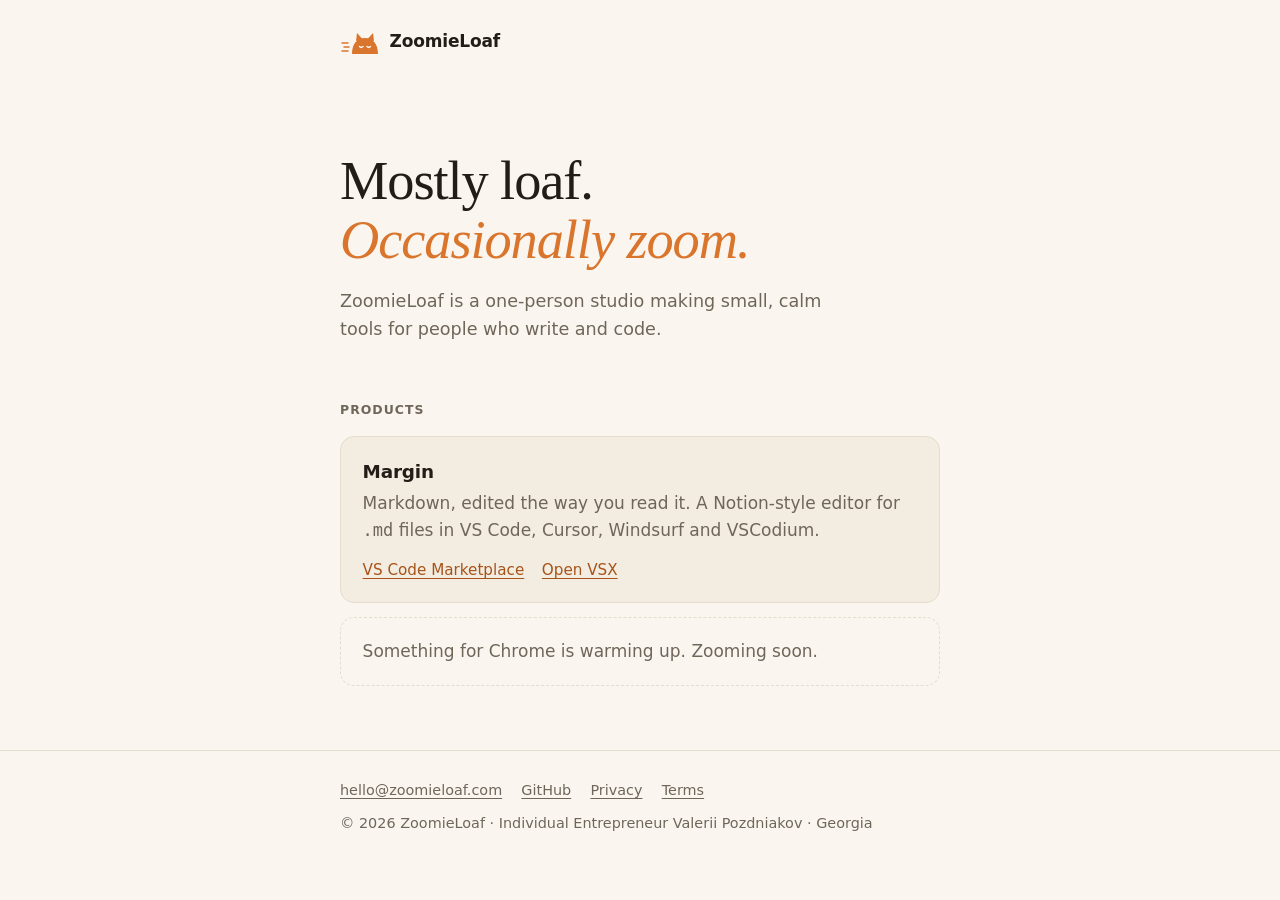
==== index.html @ 09119ab9 "feat: ZoomieLoaf site with landing page, privacy policy and terms of use" ====
<!doctype html>
<html lang="en">
<head>
  <meta charset="utf-8">
  <meta name="viewport" content="width=device-width, initial-scale=1">
  <title>ZoomieLoaf</title>
  <meta name="description" content="ZoomieLoaf makes small, calm tools for people who write and code. Mostly loaf. Occasionally zoom.">
  <link rel="icon" href="/favicon.svg" type="image/svg+xml">
  <link rel="stylesheet" href="/styles.css">
  <meta property="og:title" content="ZoomieLoaf">
  <meta property="og:description" content="Small, calm tools for people who write and code. Mostly loaf. Occasionally zoom.">
  <meta property="og:url" content="https://zoomieloaf.com/">
</head>
<body>
  <header class="site-header">
    <div class="wrap">
      <a class="brand" href="/" aria-label="ZoomieLoaf home">
        <svg viewBox="0 0 80 56" aria-hidden="true">
          <path fill="none" stroke="currentColor" stroke-width="3" stroke-linecap="round" d="M4 30h12M8 38h10M4 46h12"/>
          <path fill="currentColor" d="M32 26 34 10 44 21ZM56 21 66 10 68 26ZM24 52C24 32 34 20 50 20S76 32 76 52Z"/>
          <path fill="none" class="eyes" stroke-width="3" stroke-linecap="round" d="M39 37q3.5 3.5 7 0M54 37q3.5 3.5 7 0"/>
        </svg>
        ZoomieLoaf
      </a>
    </div>
  </header>

  <main class="wrap">
    <section class="hero">
      <h1>Mostly loaf.<br><em>Occasionally zoom.</em></h1>
      <p>ZoomieLoaf is a one-person studio making small, calm tools for people who write and code.</p>
    </section>

    <section class="products" aria-labelledby="products-label">
      <p class="label" id="products-label">Products</p>

      <article class="product">
        <h2>Margin</h2>
        <p>Markdown, edited the way you read it. A Notion-style editor for <code>.md</code> files in VS Code, Cursor, Windsurf and VSCodium.</p>
        <div class="links">
          <a href="https://marketplace.visualstudio.com/items?itemName=zoomieloaf.margin">VS Code Marketplace</a>
          <a href="https://open-vsx.org/extension/zoomieloaf/margin">Open VSX</a>
        </div>
      </article>

      <article class="product soon">
        <p>Something for Chrome is warming up. Zooming soon.</p>
      </article>
    </section>
  </main>

  <footer class="site-footer">
    <div class="wrap">
      <nav aria-label="Footer">
        <a href="mailto:hello@zoomieloaf.com">hello@zoomieloaf.com</a>
        <a href="https://github.com/zoomieloaf">GitHub</a>
        <a href="/privacy/">Privacy</a>
        <a href="/terms/">Terms</a>
      </nav>
      <p>© 2026 ZoomieLoaf · Individual Entrepreneur Valerii Pozdniakov · Georgia</p>
    </div>
  </footer>
</body>
</html>
---- styles.css ----
:root {
  --bg: #faf6ef;
  --surface: #f2ece1;
  --ink: #221d17;
  --muted: #6f665a;
  --line: #e4dccd;
  --accent: #d9752c;
  --accent-ink: #a8531a;
  --measure: 40rem;
  color-scheme: light;
}

@media (prefers-color-scheme: dark) {
  :root {
    --bg: #16130f;
    --surface: #201c17;
    --ink: #ede5d8;
    --muted: #a39887;
    --line: #2f2a23;
    --accent: #e8893f;
    --accent-ink: #f0a467;
    color-scheme: dark;
  }
}

*, *::before, *::after { box-sizing: border-box; }

html { -webkit-text-size-adjust: 100%; }

body {
  margin: 0;
  background: var(--bg);
  color: var(--ink);
  font: 17px/1.6 ui-sans-serif, system-ui, -apple-system, "Segoe UI", Roboto, "Helvetica Neue", Arial, sans-serif;
  -webkit-font-smoothing: antialiased;
}

.wrap {
  max-width: var(--measure);
  margin: 0 auto;
  padding: 0 1.25rem;
}

a { color: var(--accent-ink); text-underline-offset: 0.18em; text-decoration-thickness: 1px; }
a:hover { text-decoration-thickness: 2px; }
a:focus-visible { outline: 2px solid var(--accent); outline-offset: 3px; border-radius: 3px; }

/* Header */
.site-header { padding: 1.75rem 0 0; }
.brand {
  display: inline-flex;
  align-items: center;
  gap: 0.6rem;
  color: var(--ink);
  text-decoration: none;
  font-weight: 650;
  letter-spacing: -0.01em;
}
.brand svg { width: 40px; height: auto; color: var(--accent); }

/* Landing */
.hero { padding: 5.5rem 0 3.5rem; }
.hero h1 {
  margin: 0 0 1.1rem;
  font-family: ui-serif, "Iowan Old Style", "Palatino Linotype", Palatino, Georgia, serif;
  font-weight: 500;
  font-size: clamp(2.3rem, 7vw, 3.4rem);
  line-height: 1.08;
  letter-spacing: -0.02em;
}
.hero h1 em { font-style: italic; color: var(--accent); }
.hero p { margin: 0; color: var(--muted); font-size: 1.1rem; max-width: 32rem; }

.products { padding: 0 0 4rem; }
.label {
  margin: 0 0 1rem;
  font-size: 0.78rem;
  font-weight: 600;
  letter-spacing: 0.08em;
  text-transform: uppercase;
  color: var(--muted);
}
.product {
  padding: 1.25rem 1.35rem;
  border: 1px solid var(--line);
  border-radius: 14px;
  background: var(--surface);
}
.product + .product { margin-top: 0.85rem; }
.product h2 { margin: 0 0 0.25rem; font-size: 1.15rem; letter-spacing: -0.01em; }
.product p { margin: 0 0 0.85rem; color: var(--muted); }
.product .links { display: flex; flex-wrap: wrap; gap: 0.4rem 1.1rem; font-size: 0.95rem; }
.product.soon { background: transparent; border-style: dashed; }
.product.soon p { margin: 0; }

/* Legal pages */
.doc { padding-top: 3.5rem; padding-bottom: 4rem; }
.doc h1 {
  margin: 0 0 0.35rem;
  font-family: ui-serif, "Iowan Old Style", "Palatino Linotype", Palatino, Georgia, serif;
  font-weight: 500;
  font-size: 2.2rem;
  letter-spacing: -0.02em;
}
.doc .meta { margin: 0 0 2rem; color: var(--muted); font-size: 0.95rem; }
.doc h2 { margin: 2.2rem 0 0.5rem; font-size: 1.15rem; letter-spacing: -0.01em; }
.doc h3 { margin: 1.4rem 0 0.4rem; font-size: 1rem; }
.doc p, .doc li { color: var(--ink); }
.doc ul { padding-left: 1.2rem; }
.doc li + li { margin-top: 0.35rem; }
.summary {
  margin: 0 0 1.5rem;
  padding: 1rem 1.2rem;
  border-left: 3px solid var(--accent);
  background: var(--surface);
  border-radius: 0 10px 10px 0;
}
.summary p { margin: 0; }

/* Footer */
.site-footer {
  padding: 1.75rem 0 2.5rem;
  border-top: 1px solid var(--line);
  color: var(--muted);
  font-size: 0.9rem;
}
.site-footer nav { display: flex; flex-wrap: wrap; gap: 0.4rem 1.2rem; margin-bottom: 0.6rem; }
.site-footer a { color: var(--muted); }
.site-footer a:hover { color: var(--ink); }
.site-footer p { margin: 0; }
.brand .eyes { stroke: var(--bg); }
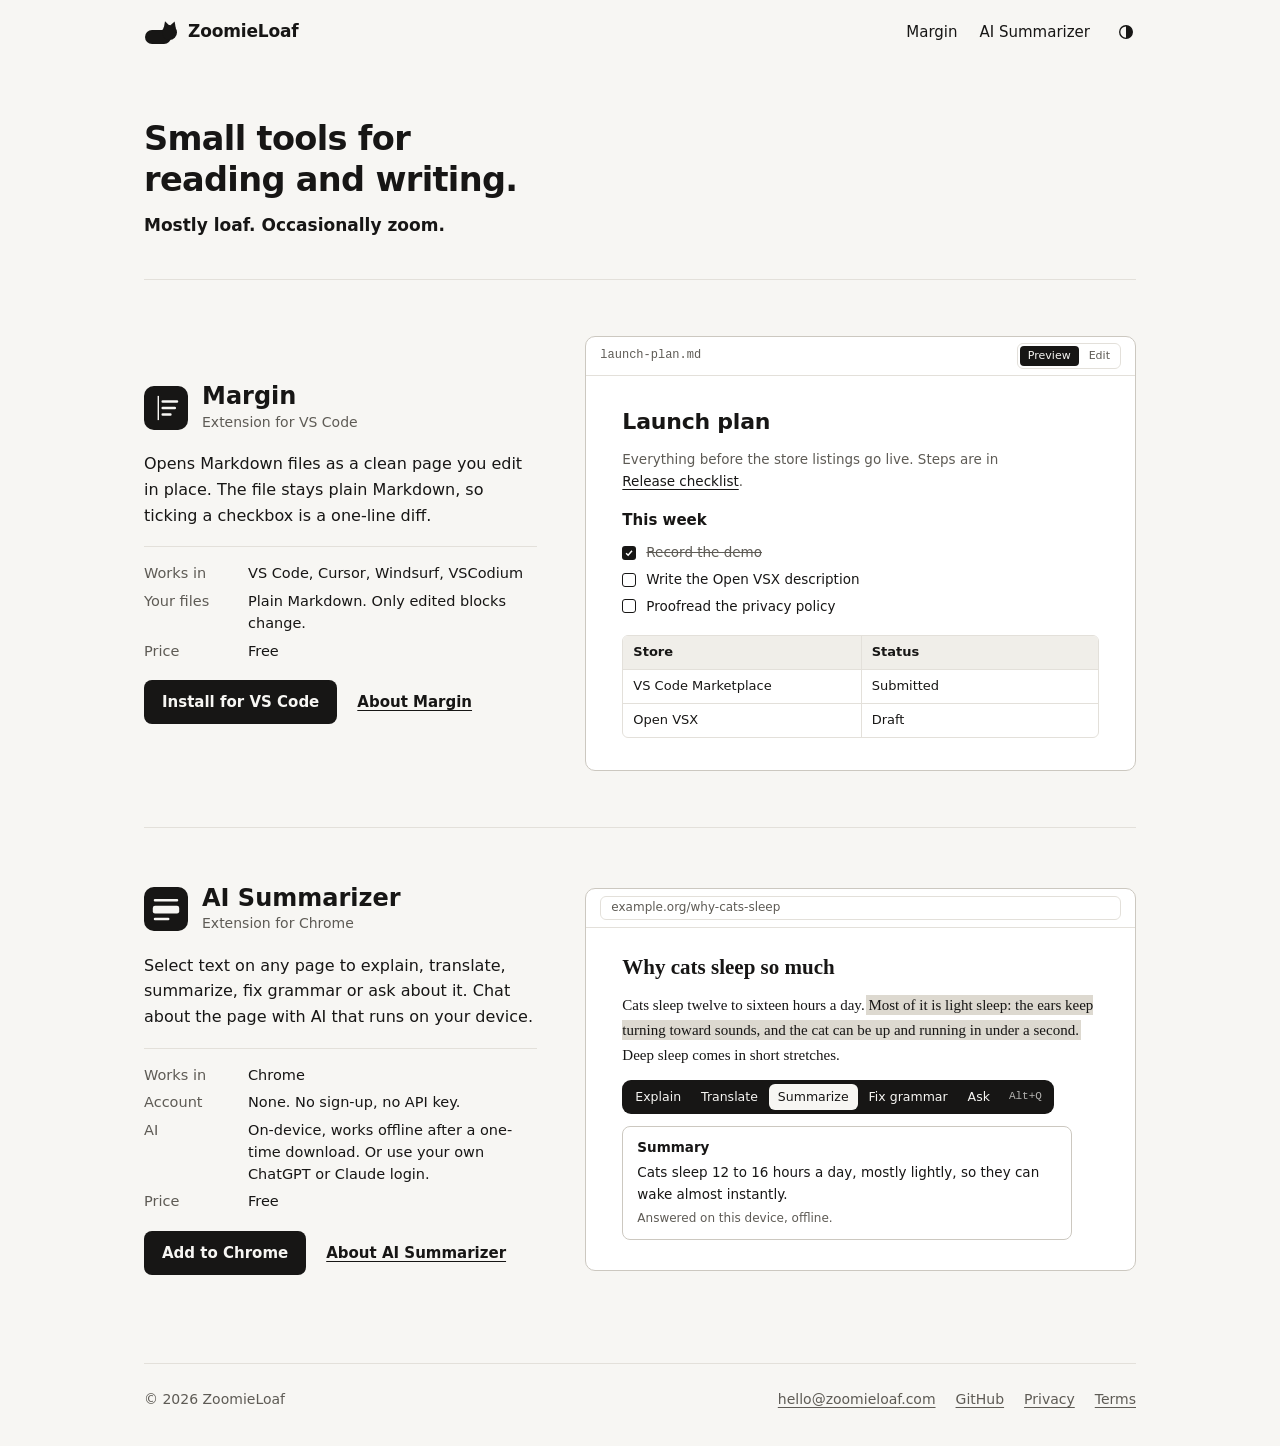
==== commit 0a8c0ca7: "feat: site from the R2 design: home, Margin and AI Summarizer pages, privacy and terms for both prod" ====
--- a/index.html
+++ b/index.html
@@ -1,64 +1,85 @@
 <!doctype html>
 <html lang="en">
 <head>
-  <meta charset="utf-8">
-  <meta name="viewport" content="width=device-width, initial-scale=1">
-  <title>ZoomieLoaf</title>
-  <meta name="description" content="ZoomieLoaf makes small, calm tools for people who write and code. Mostly loaf. Occasionally zoom.">
-  <link rel="icon" href="/favicon.svg" type="image/svg+xml">
-  <link rel="stylesheet" href="/styles.css">
-  <meta property="og:title" content="ZoomieLoaf">
-  <meta property="og:description" content="Small, calm tools for people who write and code. Mostly loaf. Occasionally zoom.">
-  <meta property="og:url" content="https://zoomieloaf.com/">
+<meta charset="utf-8">
+<meta name="viewport" content="width=device-width, initial-scale=1">
+<title>ZoomieLoaf: small tools for reading and writing</title>
+<meta name="description" content="ZoomieLoaf makes Margin, a Markdown editor for VS Code, and AI Summarizer, a private AI helper for Chrome. Mostly loaf. Occasionally zoom.">
+<link rel="icon" href="favicon.svg" type="image/svg+xml">
+<link rel="stylesheet" href="assets/site.css">
+<script src="assets/theme.js"></script>
+<script src="assets/site.js" defer></script>
 </head>
 <body>
-  <header class="site-header">
-    <div class="wrap">
-      <a class="brand" href="/" aria-label="ZoomieLoaf home">
-        <svg viewBox="0 0 80 56" aria-hidden="true">
-          <path fill="none" stroke="currentColor" stroke-width="3" stroke-linecap="round" d="M4 30h12M8 38h10M4 46h12"/>
-          <path fill="currentColor" d="M32 26 34 10 44 21ZM56 21 66 10 68 26ZM24 52C24 32 34 20 50 20S76 32 76 52Z"/>
-          <path fill="none" class="eyes" stroke-width="3" stroke-linecap="round" d="M39 37q3.5 3.5 7 0M54 37q3.5 3.5 7 0"/>
-        </svg>
-        ZoomieLoaf
-      </a>
-    </div>
-  </header>
-
-  <main class="wrap">
-    <section class="hero">
-      <h1>Mostly loaf.<br><em>Occasionally zoom.</em></h1>
-      <p>ZoomieLoaf is a one-person studio making small, calm tools for people who write and code.</p>
-    </section>
-
-    <section class="products" aria-labelledby="products-label">
-      <p class="label" id="products-label">Products</p>
-
-      <article class="product">
-        <h2>Margin</h2>
-        <p>Markdown, edited the way you read it. A Notion-style editor for <code>.md</code> files in VS Code, Cursor, Windsurf and VSCodium.</p>
-        <div class="links">
-          <a href="https://marketplace.visualstudio.com/items?itemName=zoomieloaf.margin">VS Code Marketplace</a>
-          <a href="https://open-vsx.org/extension/zoomieloaf/margin">Open VSX</a>
-        </div>
-      </article>
-
-      <article class="product soon">
-        <p>Something for Chrome is warming up. Zooming soon.</p>
-      </article>
-    </section>
-  </main>
-
-  <footer class="site-footer">
-    <div class="wrap">
-      <nav aria-label="Footer">
-        <a href="mailto:hello@zoomieloaf.com">hello@zoomieloaf.com</a>
-        <a href="https://github.com/zoomieloaf">GitHub</a>
-        <a href="/privacy/">Privacy</a>
-        <a href="/terms/">Terms</a>
-      </nav>
-      <p>© 2026 ZoomieLoaf · Individual Entrepreneur Valerii Pozdniakov · Georgia</p>
-    </div>
-  </footer>
+<header class="wrap site-header">
+<div class="brand"><button class="zl-catbtn" type="button" aria-label="Make the loaf zoom">
+<svg class="zl-puff" viewBox="0 0 44 18" aria-hidden="true"><circle cx="11" cy="12" r="5"/><circle cx="22" cy="9" r="6.5"/><circle cx="33" cy="12" r="4.5"/></svg>
+<svg class="zl-cat" viewBox="0 0 34 26" aria-hidden="true">
+<mask id="zl-eyes"><rect x="0" y="0" width="34" height="26" fill="#fff"/><circle cx="23.6" cy="12.8" r="1.35" fill="#000"/><circle cx="27.9" cy="12.8" r="1.35" fill="#000"/></mask>
+<g class="zl-plain"><rect x="1" y="11" width="26" height="14" rx="7"/><circle cx="25.5" cy="13.5" r="7.5"/><path d="M19.6 10 L21 2.2 L25.4 6.4 Z"/><path d="M26.4 6.2 L30.6 2.4 L32 10.2 Z"/></g>
+<g class="zl-eyed" mask="url(#zl-eyes)"><rect x="1" y="11" width="26" height="14" rx="7"/><circle cx="25.5" cy="13.5" r="7.5"/><path d="M19.6 10 L21 2.2 L25.4 6.4 Z"/><path d="M26.4 6.2 L30.6 2.4 L32 10.2 Z"/></g>
+</svg>
+</button><a href="index.html">ZoomieLoaf</a></div>
+<nav class="hnav" aria-label="Main"><a href="margin/index.html">Margin</a><a href="ai-summarizer/index.html">AI Summarizer</a><button class="tgl" type="button" aria-label="Switch between light and dark theme"><svg viewBox="0 0 20 20" aria-hidden="true"><circle cx="10" cy="10" r="7" fill="none" stroke="currentColor" stroke-width="1.5"/><path d="M10 3 A7 7 0 0 1 10 17 Z" fill="currentColor"/></svg></button></nav>
+</header>
+<main>
+<section class="wrap intro"><div>
+<h1>Small tools for reading and writing.</h1>
+<p class="tagline">Mostly loaf. Occasionally zoom.</p>
+</div></section>
+<div class="wrap products">
+<article class="prod" aria-labelledby="p-margin">
+<div class="prod-text">
+<div class="prod-name"><svg viewBox="0 0 40 40" aria-hidden="true"><rect class="icon-bg" width="40" height="40" rx="9"/><path class="icon-fg thin" d="M13 9 V31"/><path class="icon-fg bold" d="M17 14 H30 M17 20 H28 M17 26 H24"/></svg><div><h2 id="p-margin"><a href="margin/index.html">Margin</a></h2><div class="kind">Extension for VS Code</div></div></div>
+<p>Opens Markdown files as a clean page you edit in place. The file stays plain Markdown, so ticking a checkbox is a one-line diff.</p>
+<dl class="facts">
+<dt>Works in</dt><dd>VS Code, Cursor, Windsurf, VSCodium</dd>
+<dt>Your files</dt><dd>Plain Markdown. Only edited blocks change.</dd>
+<dt>Price</dt><dd>Free</dd>
+</dl>
+<div class="actions"><a class="btn" href="https://marketplace.visualstudio.com/items?itemName=zoomieloaf.margin">Install for VS Code</a><a class="lnk" href="margin/index.html">About Margin</a></div>
+</div>
+<div class="frame" role="img" aria-label="Margin showing a Markdown file as a rendered page with to-dos and a table">
+<div class="frame-bar"><span class="mono file">launch-plan.md</span><span class="seg"><span class="on">Preview</span><span>Edit</span></span></div>
+<div class="mock">
+<div class="doc-title">Launch plan</div>
+<p class="mut">Everything before the store listings go live. Steps are in <span class="doc-link">Release checklist</span>.</p>
+<div class="doc-h">This week</div>
+<div class="todos">
+<div class="todo done"><span class="box done"><svg viewBox="0 0 12 12" aria-hidden="true"><path d="M2.5 6.2 L5 8.6 L9.6 3.4"/></svg></span><span>Record the demo</span></div>
+<div class="todo"><span class="box"></span><span>Write the Open VSX description</span></div>
+<div class="todo"><span class="box"></span><span>Proofread the privacy policy</span></div>
+</div>
+<div class="tbl"><span class="th">Store</span><span class="th">Status</span><span>VS Code Marketplace</span><span>Submitted</span><span>Open VSX</span><span>Draft</span></div>
+</div>
+</div>
+</article>
+<article class="prod" aria-labelledby="p-sum">
+<div class="prod-text">
+<div class="prod-name"><svg viewBox="0 0 40 40" aria-hidden="true"><rect class="icon-bg" width="40" height="40" rx="9"/><path class="icon-fg bold" d="M10 12 H30 M10 29 H22"/><rect class="icon-fill" x="8" y="17" width="24" height="7" rx="2"/></svg><div><h2 id="p-sum"><a href="ai-summarizer/index.html">AI Summarizer</a></h2><div class="kind">Extension for Chrome</div></div></div>
+<p>Select text on any page to explain, translate, summarize, fix grammar or ask about it. Chat about the page with AI that runs on your device.</p>
+<dl class="facts">
+<dt>Works in</dt><dd>Chrome</dd>
+<dt>Account</dt><dd>None. No sign-up, no API key.</dd>
+<dt>AI</dt><dd>On-device, works offline after a one-time download. Or use your own ChatGPT or Claude login.</dd>
+<dt>Price</dt><dd>Free</dd>
+</dl>
+<div class="actions"><a class="btn" href="#add-to-chrome">Add to Chrome</a><a class="lnk" href="ai-summarizer/index.html">About AI Summarizer</a></div>
+</div>
+<div class="frame" role="img" aria-label="AI Summarizer: text selected on a web page, the action bar below it, and a summary answered on the device">
+<div class="frame-bar"><span class="url">example.org/why-cats-sleep</span></div>
+<div class="mock web">
+<div class="serif web-title">Why cats sleep so much</div>
+<p class="serif web-text">Cats sleep twelve to sixteen hours a day. <span class="selected">Most of it is light sleep: the ears keep turning toward sounds, and the cat can be up and running in under a second.</span> Deep sleep comes in short stretches.</p>
+<div class="aibar"><span>Explain</span><span>Translate</span><span class="on">Summarize</span><span>Fix grammar</span><span>Ask</span><span class="mono key">Alt+Q</span></div>
+<div class="answer"><b>Summary</b><span>Cats sleep 12 to 16 hours a day, mostly lightly, so they can wake almost instantly.</span><small>Answered on this device, offline.</small></div>
+</div>
+</div>
+</article>
+</div>
+</main>
+<footer class="wrap site-footer">
+<div><span>© 2026 ZoomieLoaf</span><nav aria-label="Footer"><a href="mailto:hello@zoomieloaf.com">hello@zoomieloaf.com</a><a href="https://github.com/zoomieloaf">GitHub</a><a href="privacy/index.html">Privacy</a><a href="terms/index.html">Terms</a></nav></div>
+</footer>
 </body>
 </html>
--- a/assets/site.css
+++ b/assets/site.css
@@ -0,0 +1,211 @@
+/* ZoomieLoaf: values taken from the R2 design reference. */
+
+:root {
+  --bg:#F7F6F3; --fg:#171615; --mut:#5E5B55; --line:#E3E0DA; --line2:#CCC8C0;
+  --panel:#FFFFFF; --soft:#F0EEE9; --sel:#DDD9D0; --dust:#A3A098; --inv:#171615; --invfg:#F7F6F3;
+  color-scheme:light;
+}
+@media (prefers-color-scheme:dark) {
+  :root:not([data-theme="light"]) {
+    --bg:#131211; --fg:#ECEAE6; --mut:#A3A099; --line:#292725; --line2:#3B3835;
+    --panel:#1A1917; --soft:#1F1D1B; --sel:#3D3A36; --dust:#6A675F; --inv:#ECEAE6; --invfg:#1A1917;
+    color-scheme:dark;
+  }
+}
+:root[data-theme="dark"] {
+  --bg:#131211; --fg:#ECEAE6; --mut:#A3A099; --line:#292725; --line2:#3B3835;
+  --panel:#1A1917; --soft:#1F1D1B; --sel:#3D3A36; --dust:#6A675F; --inv:#ECEAE6; --invfg:#1A1917;
+  color-scheme:dark;
+}
+
+html { overflow-x:clip; }
+body {
+  margin:0; container:zl / inline-size; overflow-x:clip;
+  background:var(--bg); color:var(--fg);
+  font:16px/1.6 -apple-system, BlinkMacSystemFont, "Segoe UI Variable Text", "Segoe UI", system-ui, sans-serif;
+  -webkit-font-smoothing:antialiased;
+}
+a { color:inherit; text-decoration-thickness:1px; text-underline-offset:3px; }
+a:hover { text-decoration-thickness:2px; }
+:focus-visible { outline:2px solid var(--fg); outline-offset:3px; border-radius:4px; }
+h1, h2, h3, p, dl, dd, ol, ul, figure { margin:0; }
+h1, h2 { text-wrap:balance; }
+p { text-wrap:pretty; }
+code, .mono { font-family:ui-monospace, "SF Mono", "Cascadia Code", Menlo, Consolas, monospace; }
+.mut { color:var(--mut); }
+.wrap { max-width:1040px; margin:0 auto; padding-left:24px; padding-right:24px; box-sizing:border-box; }
+
+/* Header */
+.site-header { display:flex; align-items:center; justify-content:space-between; gap:12px; padding-top:18px; padding-bottom:18px; }
+.brand { display:flex; align-items:center; gap:10px; }
+.brand > a { font-weight:650; font-size:17px; letter-spacing:-0.01em; text-decoration:none; }
+.hnav { display:flex; align-items:center; gap:22px; font-size:15px; }
+.hnav a { text-decoration:none; }
+.hnav a:hover, .hnav a[aria-current="page"] { text-decoration:underline; }
+.tgl { display:inline-flex; align-items:center; justify-content:center; width:40px; height:40px; margin:-8px -10px -8px -6px; padding:0; border:0; border-radius:8px; background:none; color:inherit; cursor:pointer; }
+.tgl svg { width:18px; height:18px; }
+
+/* Buttons and links */
+.btn { display:inline-flex; align-items:center; min-height:44px; padding:0 18px; border-radius:8px; background:var(--inv); color:var(--invfg); font-weight:600; font-size:15px; text-decoration:none; box-sizing:border-box; }
+.btn:hover { opacity:.88; }
+.lnk { font-weight:550; font-size:15px; min-height:44px; display:inline-flex; align-items:center; }
+.actions { display:flex; flex-wrap:wrap; align-items:center; gap:8px 20px; }
+
+/* Install command with a copy button */
+.cmd { display:inline-flex; align-items:center; max-width:100%; min-height:44px; border:1px solid var(--line2); border-radius:8px; background:var(--panel); box-sizing:border-box; }
+.cmd code { padding:0 14px; font-size:13.5px; white-space:nowrap; overflow-x:auto; }
+.cmd button { align-self:stretch; padding:0 14px; border:0; border-left:1px solid var(--line); background:none; color:var(--mut); font:inherit; font-size:14px; cursor:pointer; border-radius:0 8px 8px 0; }
+.cmd button:hover { color:var(--fg); }
+
+/* Home: intro */
+.intro { padding-top:56px; padding-bottom:40px; }
+.intro > div { max-width:600px; display:flex; flex-direction:column; gap:12px; }
+.intro h1 { font-size:clamp(1.75rem, 1.3rem + 1.6cqw, 2.1rem); line-height:1.2; font-weight:650; letter-spacing:-0.02em; }
+.intro .tagline { font-size:17px; font-weight:600; }
+
+/* Product rows */
+.products { padding-bottom:32px; }
+.prod { display:grid; grid-template-columns:minmax(0,5fr) minmax(0,7fr); gap:48px; align-items:center; padding:56px 0; border-top:1px solid var(--line); }
+.prod-text { display:flex; flex-direction:column; gap:18px; }
+.prod-name { display:flex; align-items:center; gap:14px; }
+.prod-name svg { width:44px; height:44px; flex:none; }
+.prod-name h2 { font-size:1.5rem; line-height:1.2; font-weight:650; }
+.prod-name h2 a { text-decoration:none; }
+.prod-name .kind { font-size:14px; color:var(--mut); }
+.facts { display:grid; grid-template-columns:88px minmax(0,1fr); gap:6px 16px; font-size:14.5px; line-height:1.5; padding-top:16px; border-top:1px solid var(--line); }
+.facts dt { color:var(--mut); }
+.icon-bg { fill:var(--fg); }
+.icon-fg { stroke:var(--bg); fill:none; }
+.icon-fg.thin { stroke-width:1.3; }
+.icon-fg.bold { stroke-width:2.3; stroke-linecap:round; }
+.icon-fill { fill:var(--bg); }
+
+/* Mock windows */
+.frame { background:var(--panel); border:1px solid var(--line2); border-radius:10px; overflow:hidden; font-size:13.5px; }
+.frame-bar { display:flex; align-items:center; justify-content:space-between; gap:12px; padding:0 14px; min-height:38px; border-bottom:1px solid var(--line); color:var(--mut); }
+.frame-bar .file { font-size:12px; }
+.seg { display:flex; gap:2px; border:1px solid var(--line); border-radius:6px; padding:2px; font-size:11px; }
+.seg span { padding:1px 8px; border-radius:4px; }
+.seg .on { background:var(--inv); color:var(--invfg); }
+.url { flex:1; border:1px solid var(--line); border-radius:6px; padding:1px 10px; font-size:12px; color:var(--mut); }
+.mock { padding:28px 36px 32px; display:flex; flex-direction:column; gap:10px; }
+.mock.web { padding:26px 36px 30px; gap:12px; }
+.mock .doc-title { font-size:22px; font-weight:650; letter-spacing:-0.01em; }
+.mock .doc-link { text-decoration:underline; text-underline-offset:3px; color:var(--fg); }
+.mock .doc-h { font-size:15px; font-weight:650; margin-top:6px; }
+.todos { display:flex; flex-direction:column; gap:5px; }
+.todo { display:flex; gap:10px; align-items:center; }
+.box { flex:none; width:14px; height:14px; border-radius:3px; border:1.5px solid var(--fg); box-sizing:border-box; }
+.box.done { border:0; background:var(--fg); display:inline-flex; align-items:center; justify-content:center; }
+.box.done svg { width:10px; height:10px; }
+.box.done path { fill:none; stroke:var(--panel); stroke-width:1.8; }
+.todo.done span:last-child { text-decoration:line-through; color:var(--mut); }
+.tbl { display:grid; grid-template-columns:repeat(2, minmax(0,1fr)); border:1px solid var(--line); border-radius:6px; overflow:hidden; margin-top:8px; font-size:13px; }
+.tbl span { padding:6px 10px; }
+.tbl .th { font-weight:600; background:var(--soft); }
+.tbl span:nth-child(even) { border-left:1px solid var(--line); }
+.tbl span:nth-child(n+3) { border-top:1px solid var(--line); }
+.serif { font-family:Charter, "Iowan Old Style", Georgia, serif; }
+.web-title { font-size:21px; font-weight:600; line-height:1.3; }
+.web-text { font-size:15px; line-height:1.65; }
+.selected { background:var(--sel); box-shadow:0 0 0 2px var(--sel); }
+.aibar { align-self:flex-start; display:flex; flex-wrap:wrap; align-items:center; gap:2px; background:var(--inv); color:var(--invfg); border-radius:9px; padding:4px; font-size:12.5px; }
+.aibar span { padding:3px 9px; }
+.aibar .on { border-radius:6px; background:var(--invfg); color:var(--inv); }
+.aibar .key { padding:0 8px; font-size:11px; opacity:.7; }
+.answer { border:1px solid var(--line2); border-radius:8px; padding:10px 14px; display:flex; flex-direction:column; gap:4px; max-width:420px; }
+.answer b { font-weight:600; }
+.answer small { font-size:12px; color:var(--mut); }
+
+/* Product pages */
+.phero { padding-top:56px; padding-bottom:48px; display:flex; flex-direction:column; align-items:center; text-align:center; gap:16px; }
+.phero .prod-name { flex-direction:column; gap:10px; }
+.phero h1 { font-size:clamp(1.75rem, 1.3rem + 1.6cqw, 2.1rem); line-height:1.2; font-weight:650; letter-spacing:-0.02em; max-width:640px; }
+.phero p { max-width:560px; color:var(--mut); font-size:17px; }
+.phero .actions { justify-content:center; margin-top:8px; }
+.phero .small { font-size:14px; color:var(--mut); }
+.showcase { padding-bottom:56px; }
+.showcase .frame { max-width:760px; margin:0 auto; }
+.section { display:grid; grid-template-columns:minmax(0,5fr) minmax(0,7fr); gap:48px; padding:48px 0; border-top:1px solid var(--line); }
+.section h2 { font-size:1.25rem; line-height:1.3; font-weight:650; letter-spacing:-0.01em; }
+.section .lede { margin-top:10px; color:var(--mut); }
+.feature-list { display:flex; flex-direction:column; }
+.feature-list div { display:grid; grid-template-columns:150px minmax(0,1fr); gap:16px; padding:12px 0; border-top:1px solid var(--line); font-size:15px; }
+.feature-list div:first-child { border-top:0; padding-top:0; }
+.feature-list dt { font-weight:600; }
+.feature-list dd { color:var(--mut); }
+.diff { font-size:13px; line-height:1.7; }
+.diff .d { display:block; padding:0 16px; white-space:pre; overflow-x:auto; }
+.diff .hunk { color:var(--mut); }
+.diff .del { background:color-mix(in srgb, #c2410c 12%, transparent); }
+.diff .add { background:color-mix(in srgb, #15803d 13%, transparent); }
+.diff-body { padding:12px 0; }
+.steps { list-style:none; padding:0; display:flex; flex-direction:column; gap:14px; counter-reset:step; }
+.steps li { display:grid; grid-template-columns:28px minmax(0,1fr); gap:10px; counter-increment:step; }
+.steps li::before { content:counter(step); display:inline-flex; align-items:center; justify-content:center; width:24px; height:24px; border:1px solid var(--line2); border-radius:50%; font-size:13px; color:var(--mut); }
+kbd { font:12.5px ui-monospace, "SF Mono", "Cascadia Code", Menlo, Consolas, monospace; border:1px solid var(--line2); border-bottom-width:2px; border-radius:5px; padding:1px 6px; background:var(--panel); }
+.where { display:grid; grid-template-columns:1fr 1fr; gap:16px; }
+.where > div { border:1px solid var(--line2); border-radius:10px; padding:18px 20px; background:var(--panel); display:flex; flex-direction:column; gap:6px; }
+.where b { font-weight:650; }
+.where p { font-size:15px; color:var(--mut); }
+
+/* Legal pages */
+.legal { max-width:680px; padding-top:48px; padding-bottom:56px; }
+.legal h1 { font-size:clamp(1.75rem, 1.3rem + 1.6cqw, 2.1rem); line-height:1.2; font-weight:650; letter-spacing:-0.02em; }
+.legal .effective { margin:8px 0 28px; color:var(--mut); font-size:15px; }
+.legal .lead { font-size:17px; padding-bottom:24px; border-bottom:1px solid var(--line); }
+.legal h2 { font-size:1.2rem; font-weight:650; margin:36px 0 8px; }
+.legal h3 { font-size:1rem; font-weight:650; margin:22px 0 6px; }
+.legal p { margin:0 0 12px; }
+.legal ul { padding-left:20px; margin:0 0 12px; }
+.legal li + li { margin-top:6px; }
+.legal li ul { margin-top:6px; }
+.legal .toc { display:flex; flex-wrap:wrap; gap:6px 20px; font-size:15px; padding:16px 0 0; }
+
+/* Footer */
+.site-footer { padding-bottom:36px; font-size:14px; color:var(--mut); }
+.site-footer > div { display:flex; flex-wrap:wrap; justify-content:space-between; gap:10px 24px; padding-top:24px; border-top:1px solid var(--line); }
+.site-footer nav { display:flex; flex-wrap:wrap; gap:6px 20px; }
+
+/* Approved header animation: the loaf winds up, zips off right leaving dust, returns from the left. */
+.zl-catbtn { position:relative; display:inline-flex; width:34px; height:26px; padding:0; margin:0; border:0; background:none; color:inherit; cursor:pointer; }
+.zl-cat { position:absolute; left:0; bottom:0; width:34px; height:26px; overflow:visible; transform-origin:50% 100%; }
+.zl-cat g { fill:currentColor; }
+.zl-eyed { opacity:0; }
+.zl-puff { position:absolute; left:-6px; bottom:-3px; width:44px; height:18px; opacity:0; pointer-events:none; color:var(--dust); transform-origin:50% 100%; }
+.zl-puff circle { fill:currentColor; }
+.zl-zoom .zl-cat { animation:zl-trip 2.6s linear both; }
+.zl-zoom .zl-eyed { animation:zl-eyes 2.6s step-end both; }
+.zl-zoom .zl-plain { animation:zl-noeyes 2.6s step-end both; }
+.zl-zoom .zl-puff { animation:zl-puff 2.6s ease-out both; }
+@keyframes zl-trip {
+  0% { transform:none; animation-timing-function:ease-out; }
+  9% { transform:translateX(-3px) scale(1.14,.84); animation-timing-function:cubic-bezier(.5,0,1,1); }
+  14% { transform:translateX(5px) scale(1.3,.88); animation-timing-function:cubic-bezier(.6,0,1,.7); }
+  30% { transform:translateX(calc(100cqw + 80px)) scale(2.4,.7); visibility:visible; }
+  30.5% { transform:translateX(calc(100cqw + 80px)) scale(2.4,.7); visibility:hidden; }
+  67.99% { transform:translateX(calc(100cqw + 80px)) scale(2.4,.7); visibility:hidden; }
+  68% { transform:translateX(-60cqw) scale(2.4,.7); visibility:visible; animation-timing-function:cubic-bezier(0,.55,.35,1); }
+  86% { transform:translateX(2px) scale(1.06,.97); animation-timing-function:ease-out; }
+  91% { transform:translateX(0) scale(1.16,.82); animation-timing-function:ease-in-out; }
+  100% { transform:none; }
+}
+@keyframes zl-eyes { 0% { opacity:0; } 9% { opacity:1; } 92% { opacity:0; } }
+@keyframes zl-noeyes { 0% { opacity:1; } 9% { opacity:0; } 92% { opacity:1; } }
+@keyframes zl-puff { 0%, 11% { opacity:0; transform:scale(.4); } 16% { opacity:.85; transform:scale(.9); } 46% { opacity:0; transform:translateY(-4px) scale(1.5); } 100% { opacity:0; } }
+@media (prefers-reduced-motion:reduce) {
+  .zl-zoom .zl-cat, .zl-zoom .zl-eyed, .zl-zoom .zl-plain, .zl-zoom .zl-puff { animation:none; }
+}
+
+/* Narrow screens (container queries on the page width, as in the design) */
+@container zl (max-width:820px) {
+  .prod, .section { grid-template-columns:minmax(0,1fr); gap:28px; padding:40px 0; }
+  .where { grid-template-columns:1fr; }
+}
+@container zl (max-width:560px) {
+  .wrap { padding-left:16px; padding-right:16px; }
+  .hnav { gap:14px; font-size:14px; }
+  .mock, .mock.web { padding:20px 20px 22px; }
+  .feature-list div { grid-template-columns:1fr; gap:2px; }
+  .cmd code { font-size:12px; padding:0 10px; }
+}
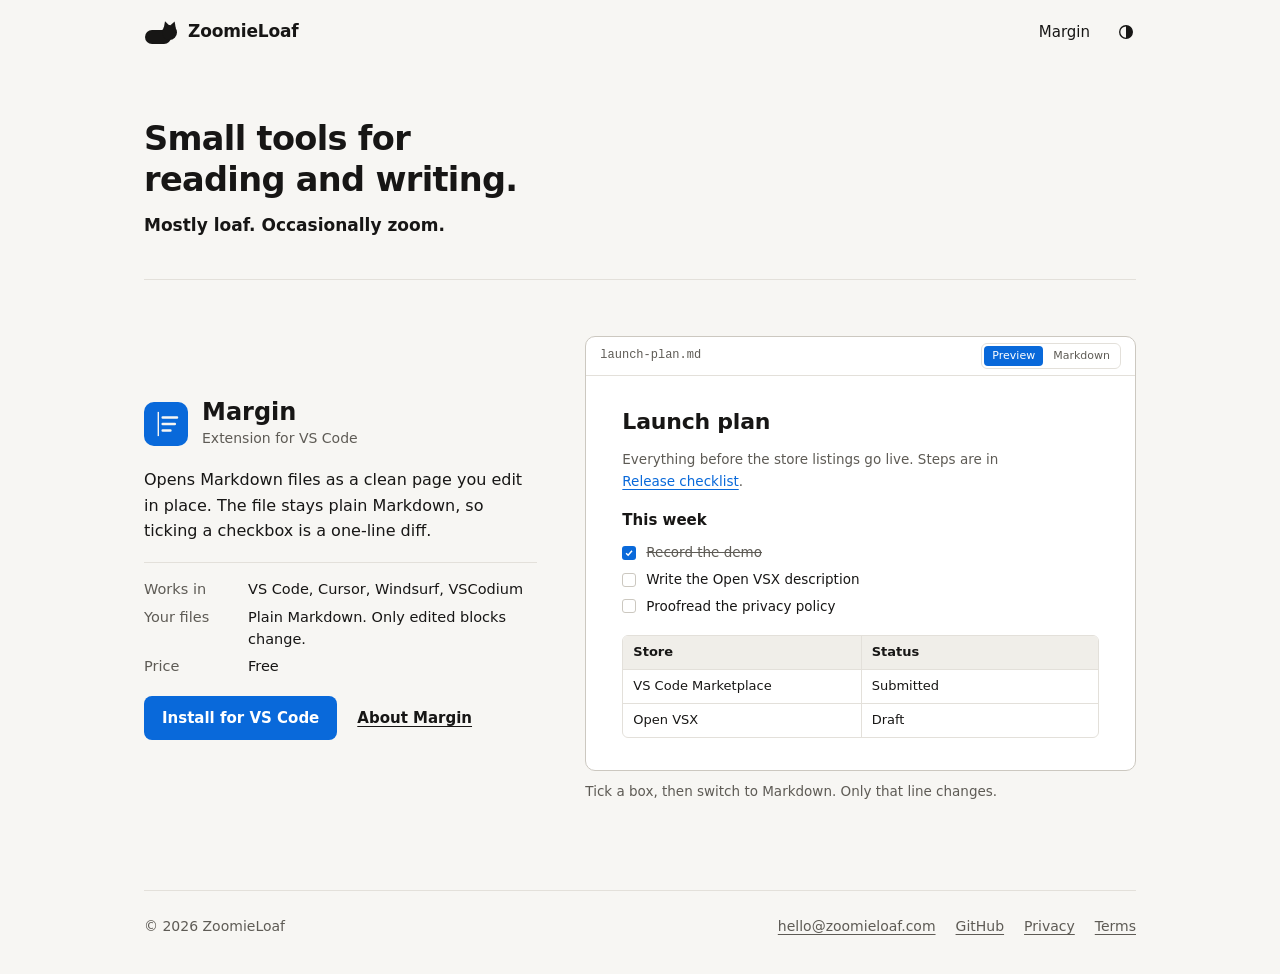
==== commit 3d2525be: "feat: blue accent, clickable Margin window (tick to-dos, switch to Markdown), AI Summarizer hidden u" ====
--- a/index.html
+++ b/index.html
@@ -4,7 +4,7 @@
 <meta charset="utf-8">
 <meta name="viewport" content="width=device-width, initial-scale=1">
 <title>ZoomieLoaf: small tools for reading and writing</title>
-<meta name="description" content="ZoomieLoaf makes Margin, a Markdown editor for VS Code, and AI Summarizer, a private AI helper for Chrome. Mostly loaf. Occasionally zoom.">
+<meta name="description" content="ZoomieLoaf makes small tools for reading and writing, like Margin, a Markdown editor for VS Code. Mostly loaf. Occasionally zoom.">
 <link rel="icon" href="favicon.svg" type="image/svg+xml">
 <link rel="stylesheet" href="assets/site.css">
 <script src="assets/theme.js"></script>
@@ -20,7 +20,7 @@
 <g class="zl-eyed" mask="url(#zl-eyes)"><rect x="1" y="11" width="26" height="14" rx="7"/><circle cx="25.5" cy="13.5" r="7.5"/><path d="M19.6 10 L21 2.2 L25.4 6.4 Z"/><path d="M26.4 6.2 L30.6 2.4 L32 10.2 Z"/></g>
 </svg>
 </button><a href="index.html">ZoomieLoaf</a></div>
-<nav class="hnav" aria-label="Main"><a href="margin/index.html">Margin</a><a href="ai-summarizer/index.html">AI Summarizer</a><button class="tgl" type="button" aria-label="Switch between light and dark theme"><svg viewBox="0 0 20 20" aria-hidden="true"><circle cx="10" cy="10" r="7" fill="none" stroke="currentColor" stroke-width="1.5"/><path d="M10 3 A7 7 0 0 1 10 17 Z" fill="currentColor"/></svg></button></nav>
+<nav class="hnav" aria-label="Main"><a href="margin/index.html">Margin</a><button class="tgl" type="button" aria-label="Switch between light and dark theme"><svg viewBox="0 0 20 20" aria-hidden="true"><circle cx="10" cy="10" r="7" fill="none" stroke="currentColor" stroke-width="1.5"/><path d="M10 3 A7 7 0 0 1 10 17 Z" fill="currentColor"/></svg></button></nav>
 </header>
 <main>
 <section class="wrap intro"><div>
@@ -30,7 +30,7 @@
 <div class="wrap products">
 <article class="prod" aria-labelledby="p-margin">
 <div class="prod-text">
-<div class="prod-name"><svg viewBox="0 0 40 40" aria-hidden="true"><rect class="icon-bg" width="40" height="40" rx="9"/><path class="icon-fg thin" d="M13 9 V31"/><path class="icon-fg bold" d="M17 14 H30 M17 20 H28 M17 26 H24"/></svg><div><h2 id="p-margin"><a href="margin/index.html">Margin</a></h2><div class="kind">Extension for VS Code</div></div></div>
+<div class="prod-name"><svg viewBox="0 0 40 40" aria-hidden="true"><rect class="icon-bg accent" width="40" height="40" rx="9"/><path class="icon-fg thin" d="M13 9 V31"/><path class="icon-fg bold" d="M17 14 H30 M17 20 H28 M17 26 H24"/></svg><div><h2 id="p-margin"><a href="margin/index.html">Margin</a></h2><div class="kind">Extension for VS Code</div></div></div>
 <p>Opens Markdown files as a clean page you edit in place. The file stays plain Markdown, so ticking a checkbox is a one-line diff.</p>
 <dl class="facts">
 <dt>Works in</dt><dd>VS Code, Cursor, Windsurf, VSCodium</dd>
@@ -39,43 +39,39 @@
 </dl>
 <div class="actions"><a class="btn" href="https://marketplace.visualstudio.com/items?itemName=zoomieloaf.margin">Install for VS Code</a><a class="lnk" href="margin/index.html">About Margin</a></div>
 </div>
-<div class="frame" role="img" aria-label="Margin showing a Markdown file as a rendered page with to-dos and a table">
-<div class="frame-bar"><span class="mono file">launch-plan.md</span><span class="seg"><span class="on">Preview</span><span>Edit</span></span></div>
-<div class="mock">
+<div>
+<div class="frame mdmock">
+<div class="frame-bar"><span class="mono file">launch-plan.md</span><span class="seg" role="group" aria-label="View"><button type="button" data-view="page" aria-pressed="true">Preview</button><button type="button" data-view="md" aria-pressed="false">Markdown</button></span></div>
+<div class="mock" data-pane="page">
 <div class="doc-title">Launch plan</div>
 <p class="mut">Everything before the store listings go live. Steps are in <span class="doc-link">Release checklist</span>.</p>
 <div class="doc-h">This week</div>
 <div class="todos">
-<div class="todo done"><span class="box done"><svg viewBox="0 0 12 12" aria-hidden="true"><path d="M2.5 6.2 L5 8.6 L9.6 3.4"/></svg></span><span>Record the demo</span></div>
-<div class="todo"><span class="box"></span><span>Write the Open VSX description</span></div>
-<div class="todo"><span class="box"></span><span>Proofread the privacy policy</span></div>
+<label class="todo"><input type="checkbox" class="vh" data-line="1" checked><span class="box"><svg viewBox="0 0 12 12" aria-hidden="true"><path d="M2.5 6.2 L5 8.6 L9.6 3.4"/></svg></span><span>Record the demo</span></label>
+<label class="todo"><input type="checkbox" class="vh" data-line="2"><span class="box"><svg viewBox="0 0 12 12" aria-hidden="true"><path d="M2.5 6.2 L5 8.6 L9.6 3.4"/></svg></span><span>Write the Open VSX description</span></label>
+<label class="todo"><input type="checkbox" class="vh" data-line="3"><span class="box"><svg viewBox="0 0 12 12" aria-hidden="true"><path d="M2.5 6.2 L5 8.6 L9.6 3.4"/></svg></span><span>Proofread the privacy policy</span></label>
 </div>
 <div class="tbl"><span class="th">Store</span><span class="th">Status</span><span>VS Code Marketplace</span><span>Submitted</span><span>Open VSX</span><span>Draft</span></div>
 </div>
+<pre class="mono src" data-pane="md" hidden># Launch plan
+
+Everything before the store listings go live. Steps are in [Release checklist](release-checklist.md).
+
+## This week
+
+<span data-src="1">- [x] Record the demo</span>
+<span data-src="2">- [ ] Write the Open VSX description</span>
+<span data-src="3">- [ ] Proofread the privacy policy</span>
+
+| Store               | Status    |
+| ------------------- | --------- |
+| VS Code Marketplace | Submitted |
+| Open VSX            | Draft     |</pre>
+</div>
+<p class="try">Tick a box, then switch to Markdown. Only that line changes.</p>
 </div>
 </article>
-<article class="prod" aria-labelledby="p-sum">
-<div class="prod-text">
-<div class="prod-name"><svg viewBox="0 0 40 40" aria-hidden="true"><rect class="icon-bg" width="40" height="40" rx="9"/><path class="icon-fg bold" d="M10 12 H30 M10 29 H22"/><rect class="icon-fill" x="8" y="17" width="24" height="7" rx="2"/></svg><div><h2 id="p-sum"><a href="ai-summarizer/index.html">AI Summarizer</a></h2><div class="kind">Extension for Chrome</div></div></div>
-<p>Select text on any page to explain, translate, summarize, fix grammar or ask about it. Chat about the page with AI that runs on your device.</p>
-<dl class="facts">
-<dt>Works in</dt><dd>Chrome</dd>
-<dt>Account</dt><dd>None. No sign-up, no API key.</dd>
-<dt>AI</dt><dd>On-device, works offline after a one-time download. Or use your own ChatGPT or Claude login.</dd>
-<dt>Price</dt><dd>Free</dd>
-</dl>
-<div class="actions"><a class="btn" href="#add-to-chrome">Add to Chrome</a><a class="lnk" href="ai-summarizer/index.html">About AI Summarizer</a></div>
-</div>
-<div class="frame" role="img" aria-label="AI Summarizer: text selected on a web page, the action bar below it, and a summary answered on the device">
-<div class="frame-bar"><span class="url">example.org/why-cats-sleep</span></div>
-<div class="mock web">
-<div class="serif web-title">Why cats sleep so much</div>
-<p class="serif web-text">Cats sleep twelve to sixteen hours a day. <span class="selected">Most of it is light sleep: the ears keep turning toward sounds, and the cat can be up and running in under a second.</span> Deep sleep comes in short stretches.</p>
-<div class="aibar"><span>Explain</span><span>Translate</span><span class="on">Summarize</span><span>Fix grammar</span><span>Ask</span><span class="mono key">Alt+Q</span></div>
-<div class="answer"><b>Summary</b><span>Cats sleep 12 to 16 hours a day, mostly lightly, so they can wake almost instantly.</span><small>Answered on this device, offline.</small></div>
-</div>
-</div>
-</article>
+
 </div>
 </main>
 <footer class="wrap site-footer">
--- a/assets/site.css
+++ b/assets/site.css
@@ -3,22 +3,25 @@
 :root {
   --bg:#F7F6F3; --fg:#171615; --mut:#5E5B55; --line:#E3E0DA; --line2:#CCC8C0;
   --panel:#FFFFFF; --soft:#F0EEE9; --sel:#DDD9D0; --dust:#A3A098; --inv:#171615; --invfg:#F7F6F3;
+  --accent:#0969DA; --accent-fg:#FFFFFF; --accent-soft:#DDEBFB;
   color-scheme:light;
 }
 @media (prefers-color-scheme:dark) {
   :root:not([data-theme="light"]) {
     --bg:#131211; --fg:#ECEAE6; --mut:#A3A099; --line:#292725; --line2:#3B3835;
     --panel:#1A1917; --soft:#1F1D1B; --sel:#3D3A36; --dust:#6A675F; --inv:#ECEAE6; --invfg:#1A1917;
+    --accent:#4493F8; --accent-fg:#0B1220; --accent-soft:#1B2A40;
     color-scheme:dark;
   }
 }
 :root[data-theme="dark"] {
   --bg:#131211; --fg:#ECEAE6; --mut:#A3A099; --line:#292725; --line2:#3B3835;
   --panel:#1A1917; --soft:#1F1D1B; --sel:#3D3A36; --dust:#6A675F; --inv:#ECEAE6; --invfg:#1A1917;
+    --accent:#4493F8; --accent-fg:#0B1220; --accent-soft:#1B2A40;
   color-scheme:dark;
 }
 
-html { overflow-x:clip; }
+html { overflow-x:clip; background:var(--bg); }
 body {
   margin:0; container:zl / inline-size; overflow-x:clip;
   background:var(--bg); color:var(--fg);
@@ -27,7 +30,7 @@
 }
 a { color:inherit; text-decoration-thickness:1px; text-underline-offset:3px; }
 a:hover { text-decoration-thickness:2px; }
-:focus-visible { outline:2px solid var(--fg); outline-offset:3px; border-radius:4px; }
+:focus-visible { outline:2px solid var(--accent); outline-offset:3px; border-radius:4px; }
 h1, h2, h3, p, dl, dd, ol, ul, figure { margin:0; }
 h1, h2 { text-wrap:balance; }
 p { text-wrap:pretty; }
@@ -41,12 +44,13 @@
 .brand > a { font-weight:650; font-size:17px; letter-spacing:-0.01em; text-decoration:none; }
 .hnav { display:flex; align-items:center; gap:22px; font-size:15px; }
 .hnav a { text-decoration:none; }
-.hnav a:hover, .hnav a[aria-current="page"] { text-decoration:underline; }
+.hnav a:hover { text-decoration:underline; }
+.hnav a[aria-current="page"] { color:var(--accent); }
 .tgl { display:inline-flex; align-items:center; justify-content:center; width:40px; height:40px; margin:-8px -10px -8px -6px; padding:0; border:0; border-radius:8px; background:none; color:inherit; cursor:pointer; }
 .tgl svg { width:18px; height:18px; }
 
 /* Buttons and links */
-.btn { display:inline-flex; align-items:center; min-height:44px; padding:0 18px; border-radius:8px; background:var(--inv); color:var(--invfg); font-weight:600; font-size:15px; text-decoration:none; box-sizing:border-box; }
+.btn { display:inline-flex; align-items:center; min-height:44px; padding:0 18px; border-radius:8px; background:var(--accent); color:var(--accent-fg); font-weight:600; font-size:15px; text-decoration:none; box-sizing:border-box; }
 .btn:hover { opacity:.88; }
 .lnk { font-weight:550; font-size:15px; min-height:44px; display:inline-flex; align-items:center; }
 .actions { display:flex; flex-wrap:wrap; align-items:center; gap:8px 20px; }
@@ -75,6 +79,7 @@
 .facts { display:grid; grid-template-columns:88px minmax(0,1fr); gap:6px 16px; font-size:14.5px; line-height:1.5; padding-top:16px; border-top:1px solid var(--line); }
 .facts dt { color:var(--mut); }
 .icon-bg { fill:var(--fg); }
+.icon-bg.accent { fill:var(--accent); }
 .icon-fg { stroke:var(--bg); fill:none; }
 .icon-fg.thin { stroke-width:1.3; }
 .icon-fg.bold { stroke-width:2.3; stroke-linecap:round; }
@@ -86,17 +91,17 @@
 .frame-bar .file { font-size:12px; }
 .seg { display:flex; gap:2px; border:1px solid var(--line); border-radius:6px; padding:2px; font-size:11px; }
 .seg span { padding:1px 8px; border-radius:4px; }
-.seg .on { background:var(--inv); color:var(--invfg); }
+.seg .on { background:var(--accent); color:var(--accent-fg); }
 .url { flex:1; border:1px solid var(--line); border-radius:6px; padding:1px 10px; font-size:12px; color:var(--mut); }
 .mock { padding:28px 36px 32px; display:flex; flex-direction:column; gap:10px; }
 .mock.web { padding:26px 36px 30px; gap:12px; }
 .mock .doc-title { font-size:22px; font-weight:650; letter-spacing:-0.01em; }
-.mock .doc-link { text-decoration:underline; text-underline-offset:3px; color:var(--fg); }
+.mock .doc-link { text-decoration:underline; text-underline-offset:3px; color:var(--accent); }
 .mock .doc-h { font-size:15px; font-weight:650; margin-top:6px; }
 .todos { display:flex; flex-direction:column; gap:5px; }
 .todo { display:flex; gap:10px; align-items:center; }
-.box { flex:none; width:14px; height:14px; border-radius:3px; border:1.5px solid var(--fg); box-sizing:border-box; }
-.box.done { border:0; background:var(--fg); display:inline-flex; align-items:center; justify-content:center; }
+.box { flex:none; width:14px; height:14px; border-radius:3px; border:1.5px solid var(--line2); box-sizing:border-box; }
+.box.done { border:0; background:var(--accent); display:inline-flex; align-items:center; justify-content:center; }
 .box.done svg { width:10px; height:10px; }
 .box.done path { fill:none; stroke:var(--panel); stroke-width:1.8; }
 .todo.done span:last-child { text-decoration:line-through; color:var(--mut); }
@@ -209,3 +214,24 @@
   .feature-list div { grid-template-columns:1fr; gap:2px; }
   .cmd code { font-size:12px; padding:0 10px; }
 }
+
+/* Links inside running text are blue; navigation and footer links stay quiet. */
+.prod-text p a, .phero a:not(.btn), .section a, .legal a, .intro a { color:var(--accent); }
+
+/* Clickable Margin window */
+.vh { position:absolute; width:1px; height:1px; margin:-1px; padding:0; overflow:hidden; clip:rect(0 0 0 0); white-space:nowrap; border:0; }
+.seg button { padding:1px 8px; border:0; border-radius:4px; background:none; color:inherit; font:inherit; cursor:pointer; }
+.seg button[aria-pressed="true"] { background:var(--accent); color:var(--accent-fg); }
+label.todo { cursor:pointer; width:fit-content; }
+.box svg { display:none; width:10px; height:10px; }
+.box path { fill:none; stroke:var(--panel); stroke-width:1.8; }
+.todo input:checked + .box { border:0; background:var(--accent); display:inline-flex; align-items:center; justify-content:center; }
+.todo input:checked + .box svg { display:block; }
+.todo input:checked + .box + span { text-decoration:line-through; color:var(--mut); }
+.todo input:focus-visible + .box { outline:2px solid var(--accent); outline-offset:2px; }
+.src { margin:0; padding:28px 36px 32px; font-size:13px; line-height:1.75; white-space:pre-wrap; overflow-wrap:anywhere; min-height:0; }
+.src .changed { background:var(--accent-soft); box-shadow:0 0 0 3px var(--accent-soft); border-radius:2px; }
+.try { margin-top:10px; font-size:13.5px; color:var(--mut); }
+.mdmock [hidden] { display:none; }
+@container zl (max-width:560px) { .src { padding:20px 20px 22px; font-size:12px; } }
+.showcase .try { max-width:760px; margin:10px auto 0; }
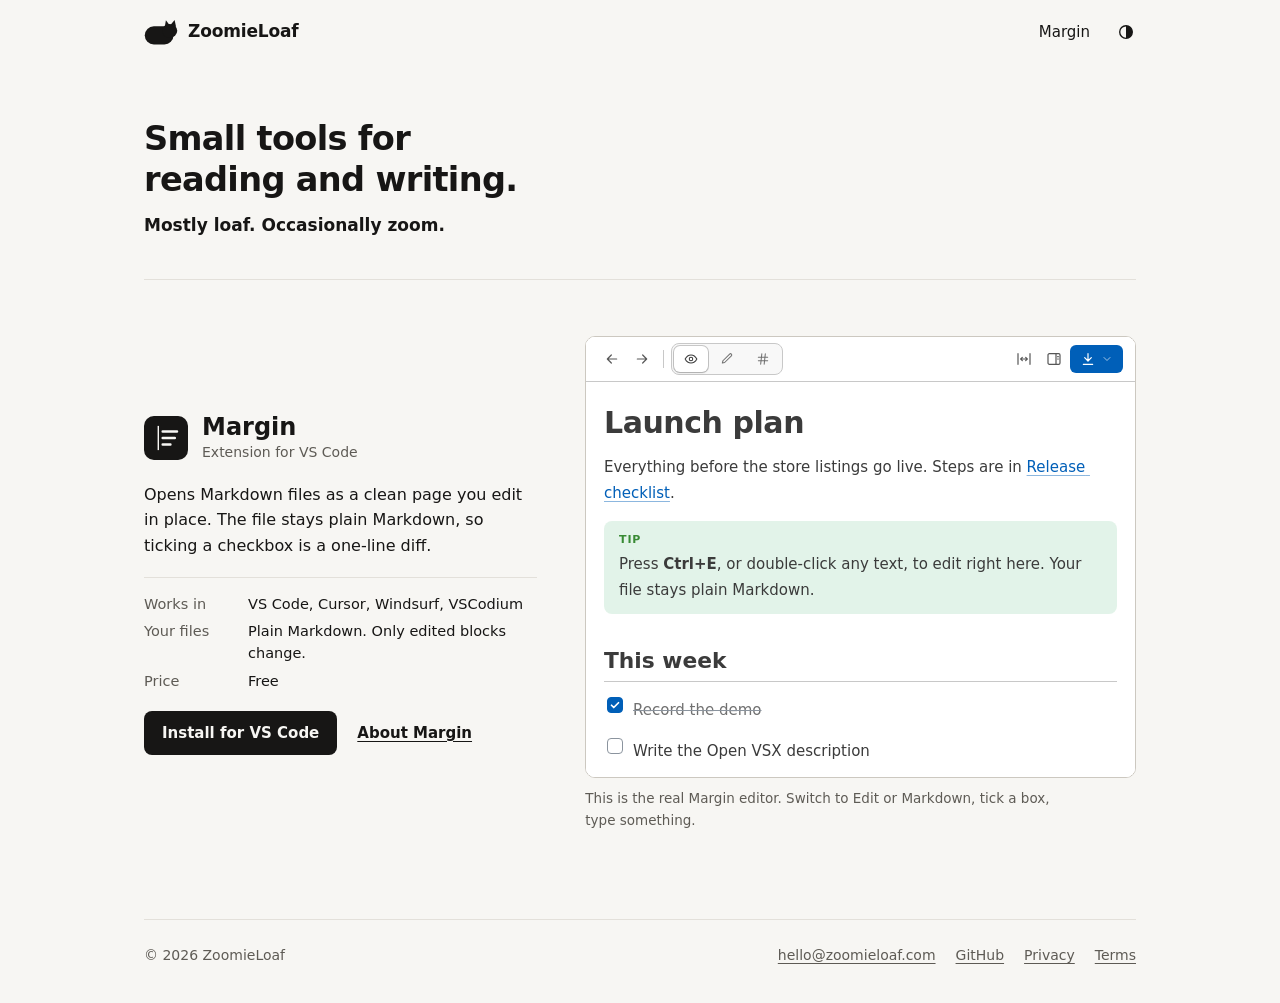
==== commit 3a37d2c4: "feat: the real Margin editor runs on the site; the chosen loaf is back in the header; blue only for " ====
--- a/index.html
+++ b/index.html
@@ -14,10 +14,10 @@
 <header class="wrap site-header">
 <div class="brand"><button class="zl-catbtn" type="button" aria-label="Make the loaf zoom">
 <svg class="zl-puff" viewBox="0 0 44 18" aria-hidden="true"><circle cx="11" cy="12" r="5"/><circle cx="22" cy="9" r="6.5"/><circle cx="33" cy="12" r="4.5"/></svg>
-<svg class="zl-cat" viewBox="0 0 34 26" aria-hidden="true">
-<mask id="zl-eyes"><rect x="0" y="0" width="34" height="26" fill="#fff"/><circle cx="23.6" cy="12.8" r="1.35" fill="#000"/><circle cx="27.9" cy="12.8" r="1.35" fill="#000"/></mask>
-<g class="zl-plain"><rect x="1" y="11" width="26" height="14" rx="7"/><circle cx="25.5" cy="13.5" r="7.5"/><path d="M19.6 10 L21 2.2 L25.4 6.4 Z"/><path d="M26.4 6.2 L30.6 2.4 L32 10.2 Z"/></g>
-<g class="zl-eyed" mask="url(#zl-eyes)"><rect x="1" y="11" width="26" height="14" rx="7"/><circle cx="25.5" cy="13.5" r="7.5"/><path d="M19.6 10 L21 2.2 L25.4 6.4 Z"/><path d="M26.4 6.2 L30.6 2.4 L32 10.2 Z"/></g>
+<svg class="zl-cat" viewBox="76 14 180 136" aria-hidden="true">
+<mask id="zl-eyes"><rect x="76" y="14" width="180" height="136" fill="#fff"/><circle cx="198" cy="76" r="9.5" fill="#000"/><circle cx="227" cy="76" r="9.5" fill="#000"/></mask>
+<g class="zl-plain"><rect x="80" y="52" width="152" height="96" rx="48"/><ellipse cx="212" cy="76" rx="40" ry="36"/><path d="M186 54 192 20 211 45ZM217 43 238 18 246 56Z"/></g>
+<g class="zl-eyed" mask="url(#zl-eyes)"><rect x="80" y="52" width="152" height="96" rx="48"/><ellipse cx="212" cy="76" rx="40" ry="36"/><path d="M186 54 192 20 211 45ZM217 43 238 18 246 56Z"/></g>
 </svg>
 </button><a href="index.html">ZoomieLoaf</a></div>
 <nav class="hnav" aria-label="Main"><a href="margin/index.html">Margin</a><button class="tgl" type="button" aria-label="Switch between light and dark theme"><svg viewBox="0 0 20 20" aria-hidden="true"><circle cx="10" cy="10" r="7" fill="none" stroke="currentColor" stroke-width="1.5"/><path d="M10 3 A7 7 0 0 1 10 17 Z" fill="currentColor"/></svg></button></nav>
@@ -30,7 +30,7 @@
 <div class="wrap products">
 <article class="prod" aria-labelledby="p-margin">
 <div class="prod-text">
-<div class="prod-name"><svg viewBox="0 0 40 40" aria-hidden="true"><rect class="icon-bg accent" width="40" height="40" rx="9"/><path class="icon-fg thin" d="M13 9 V31"/><path class="icon-fg bold" d="M17 14 H30 M17 20 H28 M17 26 H24"/></svg><div><h2 id="p-margin"><a href="margin/index.html">Margin</a></h2><div class="kind">Extension for VS Code</div></div></div>
+<div class="prod-name"><svg viewBox="0 0 40 40" aria-hidden="true"><rect class="icon-bg" width="40" height="40" rx="9"/><path class="icon-fg thin" d="M13 9 V31"/><path class="icon-fg bold" d="M17 14 H30 M17 20 H28 M17 26 H24"/></svg><div><h2 id="p-margin"><a href="margin/index.html">Margin</a></h2><div class="kind">Extension for VS Code</div></div></div>
 <p>Opens Markdown files as a clean page you edit in place. The file stays plain Markdown, so ticking a checkbox is a one-line diff.</p>
 <dl class="facts">
 <dt>Works in</dt><dd>VS Code, Cursor, Windsurf, VSCodium</dd>
@@ -40,35 +40,8 @@
 <div class="actions"><a class="btn" href="https://marketplace.visualstudio.com/items?itemName=zoomieloaf.margin">Install for VS Code</a><a class="lnk" href="margin/index.html">About Margin</a></div>
 </div>
 <div>
-<div class="frame mdmock">
-<div class="frame-bar"><span class="mono file">launch-plan.md</span><span class="seg" role="group" aria-label="View"><button type="button" data-view="page" aria-pressed="true">Preview</button><button type="button" data-view="md" aria-pressed="false">Markdown</button></span></div>
-<div class="mock" data-pane="page">
-<div class="doc-title">Launch plan</div>
-<p class="mut">Everything before the store listings go live. Steps are in <span class="doc-link">Release checklist</span>.</p>
-<div class="doc-h">This week</div>
-<div class="todos">
-<label class="todo"><input type="checkbox" class="vh" data-line="1" checked><span class="box"><svg viewBox="0 0 12 12" aria-hidden="true"><path d="M2.5 6.2 L5 8.6 L9.6 3.4"/></svg></span><span>Record the demo</span></label>
-<label class="todo"><input type="checkbox" class="vh" data-line="2"><span class="box"><svg viewBox="0 0 12 12" aria-hidden="true"><path d="M2.5 6.2 L5 8.6 L9.6 3.4"/></svg></span><span>Write the Open VSX description</span></label>
-<label class="todo"><input type="checkbox" class="vh" data-line="3"><span class="box"><svg viewBox="0 0 12 12" aria-hidden="true"><path d="M2.5 6.2 L5 8.6 L9.6 3.4"/></svg></span><span>Proofread the privacy policy</span></label>
-</div>
-<div class="tbl"><span class="th">Store</span><span class="th">Status</span><span>VS Code Marketplace</span><span>Submitted</span><span>Open VSX</span><span>Draft</span></div>
-</div>
-<pre class="mono src" data-pane="md" hidden># Launch plan
-
-Everything before the store listings go live. Steps are in [Release checklist](release-checklist.md).
-
-## This week
-
-<span data-src="1">- [x] Record the demo</span>
-<span data-src="2">- [ ] Write the Open VSX description</span>
-<span data-src="3">- [ ] Proofread the privacy policy</span>
-
-| Store               | Status    |
-| ------------------- | --------- |
-| VS Code Marketplace | Submitted |
-| Open VSX            | Draft     |</pre>
-</div>
-<p class="try">Tick a box, then switch to Markdown. Only that line changes.</p>
+<div class="frame live"><iframe src="embed/margin.html" title="Margin, running live on a sample file" loading="lazy"></iframe></div>
+<p class="try">This is the real Margin editor. Switch to Edit or Markdown, tick a box, type something.</p>
 </div>
 </article>
 
--- a/assets/site.css
+++ b/assets/site.css
@@ -44,13 +44,12 @@
 .brand > a { font-weight:650; font-size:17px; letter-spacing:-0.01em; text-decoration:none; }
 .hnav { display:flex; align-items:center; gap:22px; font-size:15px; }
 .hnav a { text-decoration:none; }
-.hnav a:hover { text-decoration:underline; }
-.hnav a[aria-current="page"] { color:var(--accent); }
+.hnav a:hover, .hnav a[aria-current="page"] { text-decoration:underline; }
 .tgl { display:inline-flex; align-items:center; justify-content:center; width:40px; height:40px; margin:-8px -10px -8px -6px; padding:0; border:0; border-radius:8px; background:none; color:inherit; cursor:pointer; }
 .tgl svg { width:18px; height:18px; }
 
 /* Buttons and links */
-.btn { display:inline-flex; align-items:center; min-height:44px; padding:0 18px; border-radius:8px; background:var(--accent); color:var(--accent-fg); font-weight:600; font-size:15px; text-decoration:none; box-sizing:border-box; }
+.btn { display:inline-flex; align-items:center; min-height:44px; padding:0 18px; border-radius:8px; background:var(--inv); color:var(--invfg); font-weight:600; font-size:15px; text-decoration:none; box-sizing:border-box; }
 .btn:hover { opacity:.88; }
 .lnk { font-weight:550; font-size:15px; min-height:44px; display:inline-flex; align-items:center; }
 .actions { display:flex; flex-wrap:wrap; align-items:center; gap:8px 20px; }
@@ -79,7 +78,6 @@
 .facts { display:grid; grid-template-columns:88px minmax(0,1fr); gap:6px 16px; font-size:14.5px; line-height:1.5; padding-top:16px; border-top:1px solid var(--line); }
 .facts dt { color:var(--mut); }
 .icon-bg { fill:var(--fg); }
-.icon-bg.accent { fill:var(--accent); }
 .icon-fg { stroke:var(--bg); fill:none; }
 .icon-fg.thin { stroke-width:1.3; }
 .icon-fg.bold { stroke-width:2.3; stroke-linecap:round; }
@@ -91,17 +89,17 @@
 .frame-bar .file { font-size:12px; }
 .seg { display:flex; gap:2px; border:1px solid var(--line); border-radius:6px; padding:2px; font-size:11px; }
 .seg span { padding:1px 8px; border-radius:4px; }
-.seg .on { background:var(--accent); color:var(--accent-fg); }
+.seg .on { background:var(--inv); color:var(--invfg); }
 .url { flex:1; border:1px solid var(--line); border-radius:6px; padding:1px 10px; font-size:12px; color:var(--mut); }
 .mock { padding:28px 36px 32px; display:flex; flex-direction:column; gap:10px; }
 .mock.web { padding:26px 36px 30px; gap:12px; }
 .mock .doc-title { font-size:22px; font-weight:650; letter-spacing:-0.01em; }
-.mock .doc-link { text-decoration:underline; text-underline-offset:3px; color:var(--accent); }
+.mock .doc-link { text-decoration:underline; text-underline-offset:3px; color:var(--fg); }
 .mock .doc-h { font-size:15px; font-weight:650; margin-top:6px; }
 .todos { display:flex; flex-direction:column; gap:5px; }
 .todo { display:flex; gap:10px; align-items:center; }
 .box { flex:none; width:14px; height:14px; border-radius:3px; border:1.5px solid var(--line2); box-sizing:border-box; }
-.box.done { border:0; background:var(--accent); display:inline-flex; align-items:center; justify-content:center; }
+.box.done { border:0; background:var(--fg); display:inline-flex; align-items:center; justify-content:center; }
 .box.done svg { width:10px; height:10px; }
 .box.done path { fill:none; stroke:var(--panel); stroke-width:1.8; }
 .todo.done span:last-child { text-decoration:line-through; color:var(--mut); }
@@ -215,23 +213,13 @@
   .cmd code { font-size:12px; padding:0 10px; }
 }
 
-/* Links inside running text are blue; navigation and footer links stay quiet. */
-.prod-text p a, .phero a:not(.btn), .section a, .legal a, .intro a { color:var(--accent); }
-
-/* Clickable Margin window */
-.vh { position:absolute; width:1px; height:1px; margin:-1px; padding:0; overflow:hidden; clip:rect(0 0 0 0); white-space:nowrap; border:0; }
-.seg button { padding:1px 8px; border:0; border-radius:4px; background:none; color:inherit; font:inherit; cursor:pointer; }
-.seg button[aria-pressed="true"] { background:var(--accent); color:var(--accent-fg); }
-label.todo { cursor:pointer; width:fit-content; }
-.box svg { display:none; width:10px; height:10px; }
-.box path { fill:none; stroke:var(--panel); stroke-width:1.8; }
-.todo input:checked + .box { border:0; background:var(--accent); display:inline-flex; align-items:center; justify-content:center; }
-.todo input:checked + .box svg { display:block; }
-.todo input:checked + .box + span { text-decoration:line-through; color:var(--mut); }
-.todo input:focus-visible + .box { outline:2px solid var(--accent); outline-offset:2px; }
-.src { margin:0; padding:28px 36px 32px; font-size:13px; line-height:1.75; white-space:pre-wrap; overflow-wrap:anywhere; min-height:0; }
-.src .changed { background:var(--accent-soft); box-shadow:0 0 0 3px var(--accent-soft); border-radius:2px; }
+/* The only blue: links inside running text. Navigation, buttons and footer stay monochrome. */
+.phero .small a, .section a, .legal a { color:var(--accent); }
+
+/* The live Margin editor */
+.frame.live { line-height:0; }
+.frame.live iframe { display:block; width:100%; height:440px; border:0; background:var(--panel); }
+.showcase .frame.live iframe { height:560px; }
 .try { margin-top:10px; font-size:13.5px; color:var(--mut); }
-.mdmock [hidden] { display:none; }
-@container zl (max-width:560px) { .src { padding:20px 20px 22px; font-size:12px; } }
 .showcase .try { max-width:760px; margin:10px auto 0; }
+@container zl (max-width:560px) { .frame.live iframe, .showcase .frame.live iframe { height:480px; } }
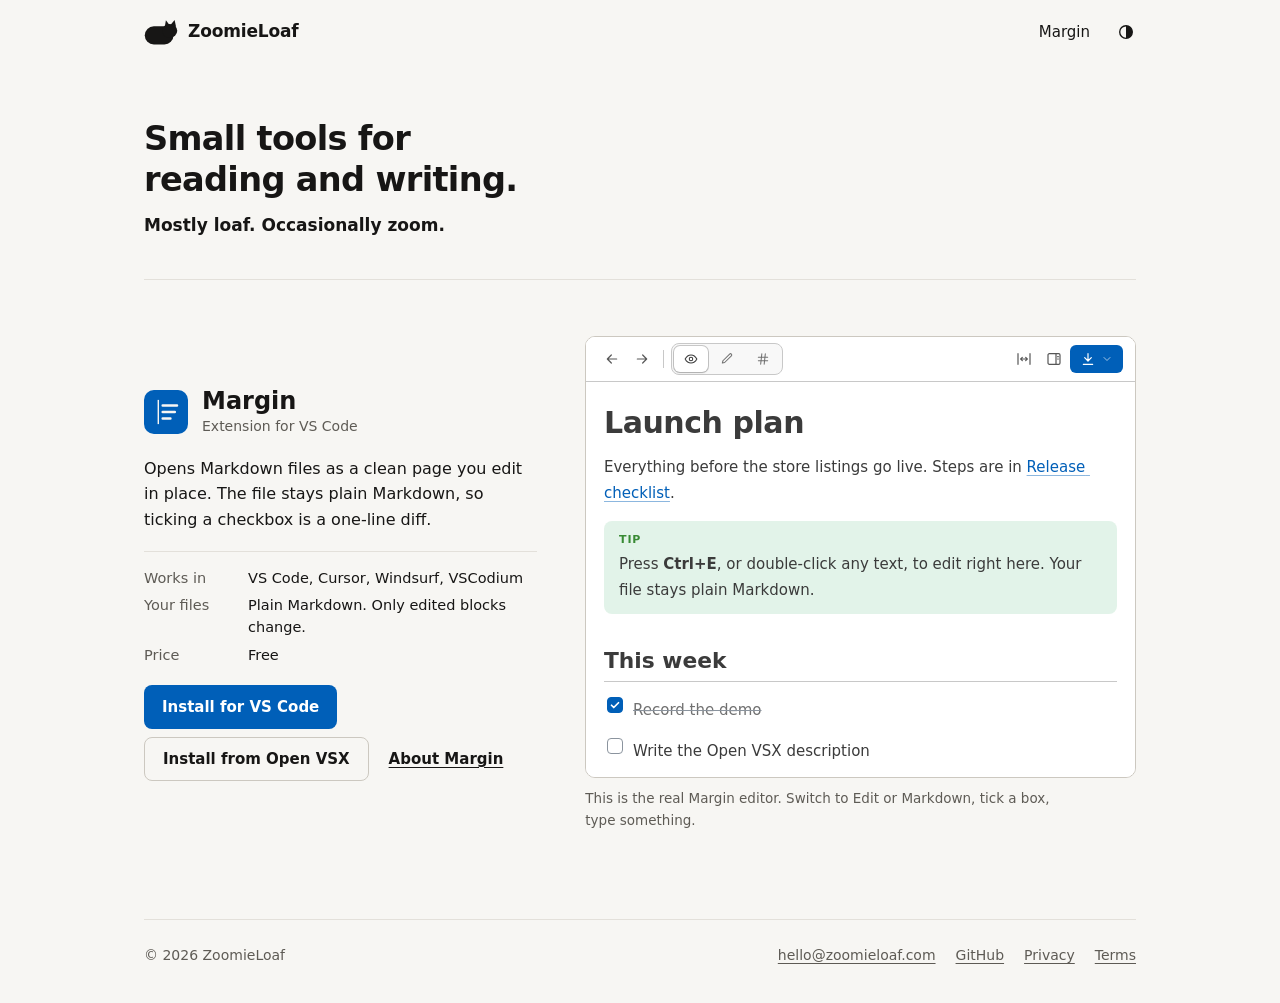
==== commit e5162102: "feat: VS Code blue for buttons, the Margin icon and links; Install from Open VSX; the live editor lo" ====
--- a/index.html
+++ b/index.html
@@ -30,17 +30,17 @@
 <div class="wrap products">
 <article class="prod" aria-labelledby="p-margin">
 <div class="prod-text">
-<div class="prod-name"><svg viewBox="0 0 40 40" aria-hidden="true"><rect class="icon-bg" width="40" height="40" rx="9"/><path class="icon-fg thin" d="M13 9 V31"/><path class="icon-fg bold" d="M17 14 H30 M17 20 H28 M17 26 H24"/></svg><div><h2 id="p-margin"><a href="margin/index.html">Margin</a></h2><div class="kind">Extension for VS Code</div></div></div>
+<div class="prod-name"><svg viewBox="0 0 40 40" aria-hidden="true"><rect class="icon-bg accent" width="40" height="40" rx="9"/><path class="icon-fg thin" d="M13 9 V31"/><path class="icon-fg bold" d="M17 14 H30 M17 20 H28 M17 26 H24"/></svg><div><h2 id="p-margin"><a href="margin/index.html">Margin</a></h2><div class="kind">Extension for VS Code</div></div></div>
 <p>Opens Markdown files as a clean page you edit in place. The file stays plain Markdown, so ticking a checkbox is a one-line diff.</p>
 <dl class="facts">
 <dt>Works in</dt><dd>VS Code, Cursor, Windsurf, VSCodium</dd>
 <dt>Your files</dt><dd>Plain Markdown. Only edited blocks change.</dd>
 <dt>Price</dt><dd>Free</dd>
 </dl>
-<div class="actions"><a class="btn" href="https://marketplace.visualstudio.com/items?itemName=zoomieloaf.margin">Install for VS Code</a><a class="lnk" href="margin/index.html">About Margin</a></div>
+<div class="actions"><a class="btn" href="https://marketplace.visualstudio.com/items?itemName=zoomieloaf.margin">Install for VS Code</a><a class="btn ghost" href="https://open-vsx.org/extension/zoomieloaf/margin">Install from Open VSX</a><a class="lnk" href="margin/index.html">About Margin</a></div>
 </div>
 <div>
-<div class="frame live"><iframe src="embed/margin.html" title="Margin, running live on a sample file" loading="lazy"></iframe></div>
+<div class="frame live"><iframe src="embed/margin.html" title="Margin, running live on a sample file"></iframe></div>
 <p class="try">This is the real Margin editor. Switch to Edit or Markdown, tick a box, type something.</p>
 </div>
 </article>
--- a/assets/site.css
+++ b/assets/site.css
@@ -3,21 +3,21 @@
 :root {
   --bg:#F7F6F3; --fg:#171615; --mut:#5E5B55; --line:#E3E0DA; --line2:#CCC8C0;
   --panel:#FFFFFF; --soft:#F0EEE9; --sel:#DDD9D0; --dust:#A3A098; --inv:#171615; --invfg:#F7F6F3;
-  --accent:#0969DA; --accent-fg:#FFFFFF; --accent-soft:#DDEBFB;
+  --accent:#005FB8; --accent-fg:#FFFFFF; --accent-soft:#DDEBFB; --link:#005FB8;
   color-scheme:light;
 }
 @media (prefers-color-scheme:dark) {
   :root:not([data-theme="light"]) {
     --bg:#131211; --fg:#ECEAE6; --mut:#A3A099; --line:#292725; --line2:#3B3835;
     --panel:#1A1917; --soft:#1F1D1B; --sel:#3D3A36; --dust:#6A675F; --inv:#ECEAE6; --invfg:#1A1917;
-    --accent:#4493F8; --accent-fg:#0B1220; --accent-soft:#1B2A40;
+    --accent:#0078D4; --accent-fg:#FFFFFF; --accent-soft:#1B2A40; --link:#4DAAFC;
     color-scheme:dark;
   }
 }
 :root[data-theme="dark"] {
   --bg:#131211; --fg:#ECEAE6; --mut:#A3A099; --line:#292725; --line2:#3B3835;
   --panel:#1A1917; --soft:#1F1D1B; --sel:#3D3A36; --dust:#6A675F; --inv:#ECEAE6; --invfg:#1A1917;
-    --accent:#4493F8; --accent-fg:#0B1220; --accent-soft:#1B2A40;
+    --accent:#0078D4; --accent-fg:#FFFFFF; --accent-soft:#1B2A40; --link:#4DAAFC;
   color-scheme:dark;
 }
 
@@ -49,8 +49,10 @@
 .tgl svg { width:18px; height:18px; }
 
 /* Buttons and links */
-.btn { display:inline-flex; align-items:center; min-height:44px; padding:0 18px; border-radius:8px; background:var(--inv); color:var(--invfg); font-weight:600; font-size:15px; text-decoration:none; box-sizing:border-box; }
-.btn:hover { opacity:.88; }
+.btn { display:inline-flex; align-items:center; min-height:44px; padding:0 18px; border-radius:8px; background:var(--accent); color:var(--accent-fg); font-weight:600; font-size:15px; text-decoration:none; box-sizing:border-box; }
+.btn:hover { opacity:.9; }
+.btn.ghost { background:none; color:var(--fg); border:1px solid var(--line2); }
+.btn.ghost:hover { border-color:var(--fg); opacity:1; }
 .lnk { font-weight:550; font-size:15px; min-height:44px; display:inline-flex; align-items:center; }
 .actions { display:flex; flex-wrap:wrap; align-items:center; gap:8px 20px; }
 
@@ -78,6 +80,7 @@
 .facts { display:grid; grid-template-columns:88px minmax(0,1fr); gap:6px 16px; font-size:14.5px; line-height:1.5; padding-top:16px; border-top:1px solid var(--line); }
 .facts dt { color:var(--mut); }
 .icon-bg { fill:var(--fg); }
+.icon-bg.accent { fill:var(--accent); }
 .icon-fg { stroke:var(--bg); fill:none; }
 .icon-fg.thin { stroke-width:1.3; }
 .icon-fg.bold { stroke-width:2.3; stroke-linecap:round; }
@@ -214,11 +217,13 @@
 }
 
 /* The only blue: links inside running text. Navigation, buttons and footer stay monochrome. */
-.phero .small a, .section a, .legal a { color:var(--accent); }
+.phero a:not(.btn), .section a, .legal a, .prod-text p a { color:var(--link); }
 
 /* The live Margin editor */
 .frame.live { line-height:0; }
-.frame.live iframe { display:block; width:100%; height:440px; border:0; background:var(--panel); }
+.frame.live { position:relative; }
+.frame.live::before { content:"Loading Margin…"; position:absolute; inset:0; display:flex; align-items:center; justify-content:center; color:var(--mut); font-size:14px; line-height:1.6; }
+.frame.live iframe { position:relative; display:block; width:100%; height:440px; border:0; background:transparent; }
 .showcase .frame.live iframe { height:560px; }
 .try { margin-top:10px; font-size:13.5px; color:var(--mut); }
 .showcase .try { max-width:760px; margin:10px auto 0; }
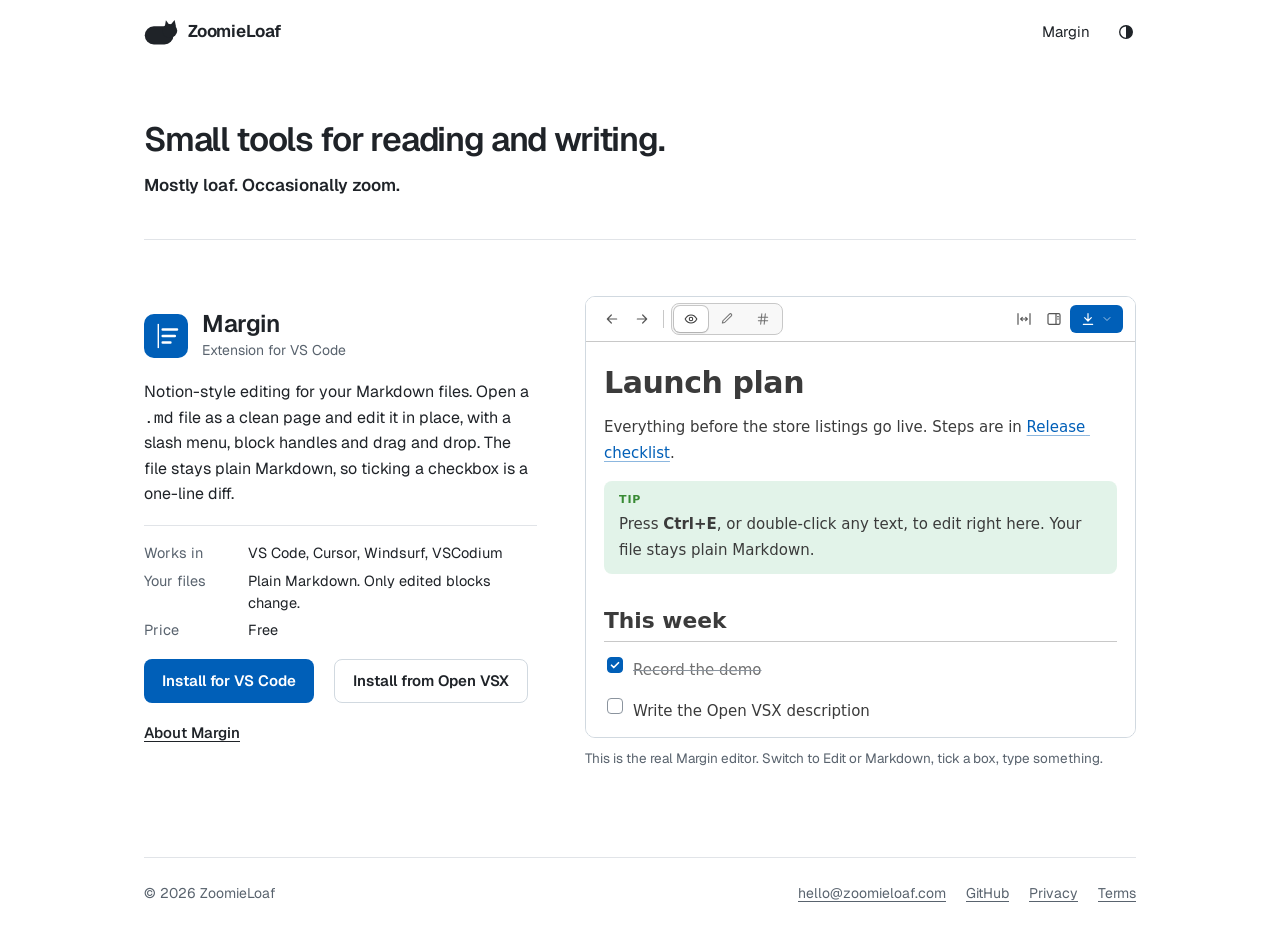
==== commit 454f7ea6: "copy: Margin is described as Notion-style editing for Markdown" ====
--- a/index.html
+++ b/index.html
@@ -31,7 +31,7 @@
 <article class="prod" aria-labelledby="p-margin">
 <div class="prod-text">
 <div class="prod-name"><svg viewBox="0 0 40 40" aria-hidden="true"><rect class="icon-bg accent" width="40" height="40" rx="9"/><path class="icon-fg thin" d="M13 9 V31"/><path class="icon-fg bold" d="M17 14 H30 M17 20 H28 M17 26 H24"/></svg><div><h2 id="p-margin"><a href="margin/index.html">Margin</a></h2><div class="kind">Extension for VS Code</div></div></div>
-<p>Opens Markdown files as a clean page you edit in place. The file stays plain Markdown, so ticking a checkbox is a one-line diff.</p>
+<p>Notion-style editing for your Markdown files. Open a <code>.md</code> file as a clean page and edit it in place, with a slash menu, block handles and drag and drop. The file stays plain Markdown, so ticking a checkbox is a one-line diff.</p>
 <dl class="facts">
 <dt>Works in</dt><dd>VS Code, Cursor, Windsurf, VSCodium</dd>
 <dt>Your files</dt><dd>Plain Markdown. Only edited blocks change.</dd>
--- a/assets/site.css
+++ b/assets/site.css
@@ -1,22 +1,25 @@
-/* ZoomieLoaf: values taken from the R2 design reference. */
+/* ZoomieLoaf: layout from the R2 design reference; Geist type and a cool, GitHub-like palette. */
+
+@font-face { font-family:"Geist"; font-weight:100 900; font-display:swap; src:url("fonts/geist.woff2") format("woff2"); }
+@font-face { font-family:"Geist Mono"; font-weight:100 900; font-display:swap; src:url("fonts/geist-mono.woff2") format("woff2"); }
 
 :root {
-  --bg:#F7F6F3; --fg:#171615; --mut:#5E5B55; --line:#E3E0DA; --line2:#CCC8C0;
-  --panel:#FFFFFF; --soft:#F0EEE9; --sel:#DDD9D0; --dust:#A3A098; --inv:#171615; --invfg:#F7F6F3;
+  --bg:#FFFFFF; --fg:#1F2328; --mut:#59636E; --line:#E1E4E8; --line2:#D1D9E0;
+  --panel:#FFFFFF; --soft:#F6F8FA; --sel:#DDF4FF; --dust:#AEB6BF; --inv:#1F2328; --invfg:#FFFFFF;
   --accent:#005FB8; --accent-fg:#FFFFFF; --accent-soft:#DDEBFB; --link:#005FB8;
   color-scheme:light;
 }
 @media (prefers-color-scheme:dark) {
   :root:not([data-theme="light"]) {
-    --bg:#131211; --fg:#ECEAE6; --mut:#A3A099; --line:#292725; --line2:#3B3835;
-    --panel:#1A1917; --soft:#1F1D1B; --sel:#3D3A36; --dust:#6A675F; --inv:#ECEAE6; --invfg:#1A1917;
+    --bg:#0D1117; --fg:#E6EDF3; --mut:#9198A1; --line:#21262D; --line2:#30363D;
+    --panel:#161B22; --soft:#161B22; --sel:#1F3A5F; --dust:#484F58; --inv:#E6EDF3; --invfg:#0D1117;
     --accent:#0078D4; --accent-fg:#FFFFFF; --accent-soft:#1B2A40; --link:#4DAAFC;
     color-scheme:dark;
   }
 }
 :root[data-theme="dark"] {
-  --bg:#131211; --fg:#ECEAE6; --mut:#A3A099; --line:#292725; --line2:#3B3835;
-  --panel:#1A1917; --soft:#1F1D1B; --sel:#3D3A36; --dust:#6A675F; --inv:#ECEAE6; --invfg:#1A1917;
+  --bg:#0D1117; --fg:#E6EDF3; --mut:#9198A1; --line:#21262D; --line2:#30363D;
+  --panel:#161B22; --soft:#161B22; --sel:#1F3A5F; --dust:#484F58; --inv:#E6EDF3; --invfg:#0D1117;
     --accent:#0078D4; --accent-fg:#FFFFFF; --accent-soft:#1B2A40; --link:#4DAAFC;
   color-scheme:dark;
 }
@@ -25,7 +28,7 @@
 body {
   margin:0; container:zl / inline-size; overflow-x:clip;
   background:var(--bg); color:var(--fg);
-  font:16px/1.6 -apple-system, BlinkMacSystemFont, "Segoe UI Variable Text", "Segoe UI", system-ui, sans-serif;
+  font:16px/1.6 "Geist", -apple-system, BlinkMacSystemFont, "Segoe UI", system-ui, sans-serif;
   -webkit-font-smoothing:antialiased;
 }
 a { color:inherit; text-decoration-thickness:1px; text-underline-offset:3px; }
@@ -34,7 +37,7 @@
 h1, h2, h3, p, dl, dd, ol, ul, figure { margin:0; }
 h1, h2 { text-wrap:balance; }
 p { text-wrap:pretty; }
-code, .mono { font-family:ui-monospace, "SF Mono", "Cascadia Code", Menlo, Consolas, monospace; }
+code, .mono, kbd { font-family:"Geist Mono", ui-monospace, "SF Mono", "Cascadia Code", Menlo, Consolas, monospace; }
 .mut { color:var(--mut); }
 .wrap { max-width:1040px; margin:0 auto; padding-left:24px; padding-right:24px; box-sizing:border-box; }
 
@@ -149,7 +152,7 @@
 .steps { list-style:none; padding:0; display:flex; flex-direction:column; gap:14px; counter-reset:step; }
 .steps li { display:grid; grid-template-columns:28px minmax(0,1fr); gap:10px; counter-increment:step; }
 .steps li::before { content:counter(step); display:inline-flex; align-items:center; justify-content:center; width:24px; height:24px; border:1px solid var(--line2); border-radius:50%; font-size:13px; color:var(--mut); }
-kbd { font:12.5px ui-monospace, "SF Mono", "Cascadia Code", Menlo, Consolas, monospace; border:1px solid var(--line2); border-bottom-width:2px; border-radius:5px; padding:1px 6px; background:var(--panel); }
+kbd { font-size:12.5px; border:1px solid var(--line2); border-bottom-width:2px; border-radius:5px; padding:1px 6px; background:var(--panel); }
 .where { display:grid; grid-template-columns:1fr 1fr; gap:16px; }
 .where > div { border:1px solid var(--line2); border-radius:10px; padding:18px 20px; background:var(--panel); display:flex; flex-direction:column; gap:6px; }
 .where b { font-weight:650; }
@@ -228,3 +231,7 @@
 .try { margin-top:10px; font-size:13.5px; color:var(--mut); }
 .showcase .try { max-width:760px; margin:10px auto 0; }
 @container zl (max-width:560px) { .frame.live iframe, .showcase .frame.live iframe { height:480px; } }
+
+/* Geist headings */
+.intro h1, .phero h1, .legal h1 { font-weight:600; letter-spacing:-0.035em; }
+.prod-name h2, .section h2, .legal h2 { font-weight:600; letter-spacing:-0.02em; }
